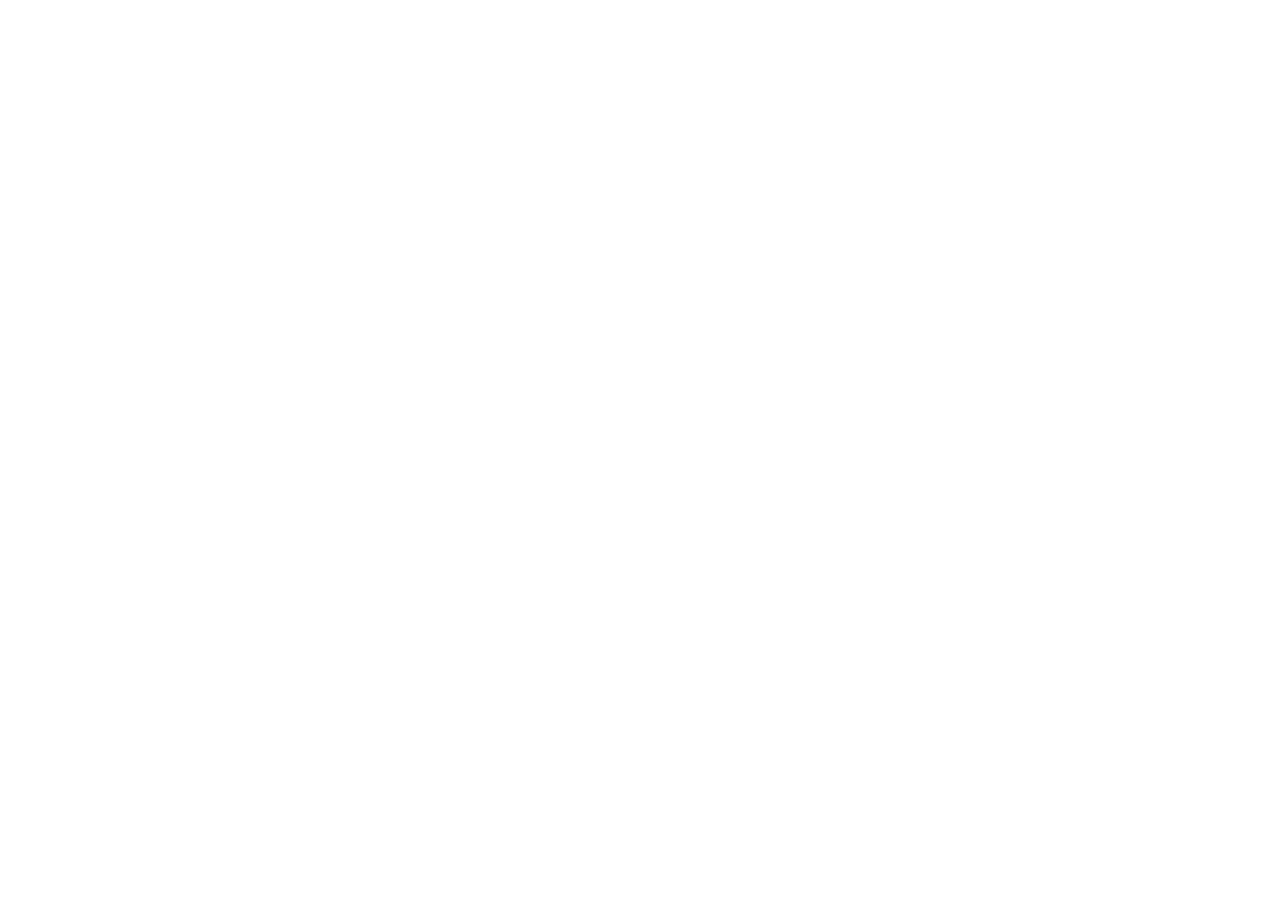
==== artikel.html @ e00e4d7f "first upload" ====
<!DOCTYPE html>
<html lang="en">
<head>
    <meta charset="UTF-8">
    <meta name="viewport" content="width=device-width, initial-scale=1.0">
    <link rel="icon" href="logo1.png" type="image/png" sizes="16x16">
    <link rel="stylesheet" href="css.css">
    <script src="js.js"></script>
    <link rel="stylesheet" href="https://maxcdn.bootstrapcdn.com/bootstrap/4.5.2/css/bootstrap.min.css">
    <script src="https://ajax.googleapis.com/ajax/libs/jquery/3.5.1/jquery.min.js"></script>
    <script src="https://cdnjs.cloudflare.com/ajax/libs/popper.js/1.16.0/umd/popper.min.js"></script>
    <script src="https://maxcdn.bootstrapcdn.com/bootstrap/4.5.2/js/bootstrap.min.js"></script>
    <title>Asumsi Zuriel: Artikel</title>
</head>
<body>
    
</body>
</html>
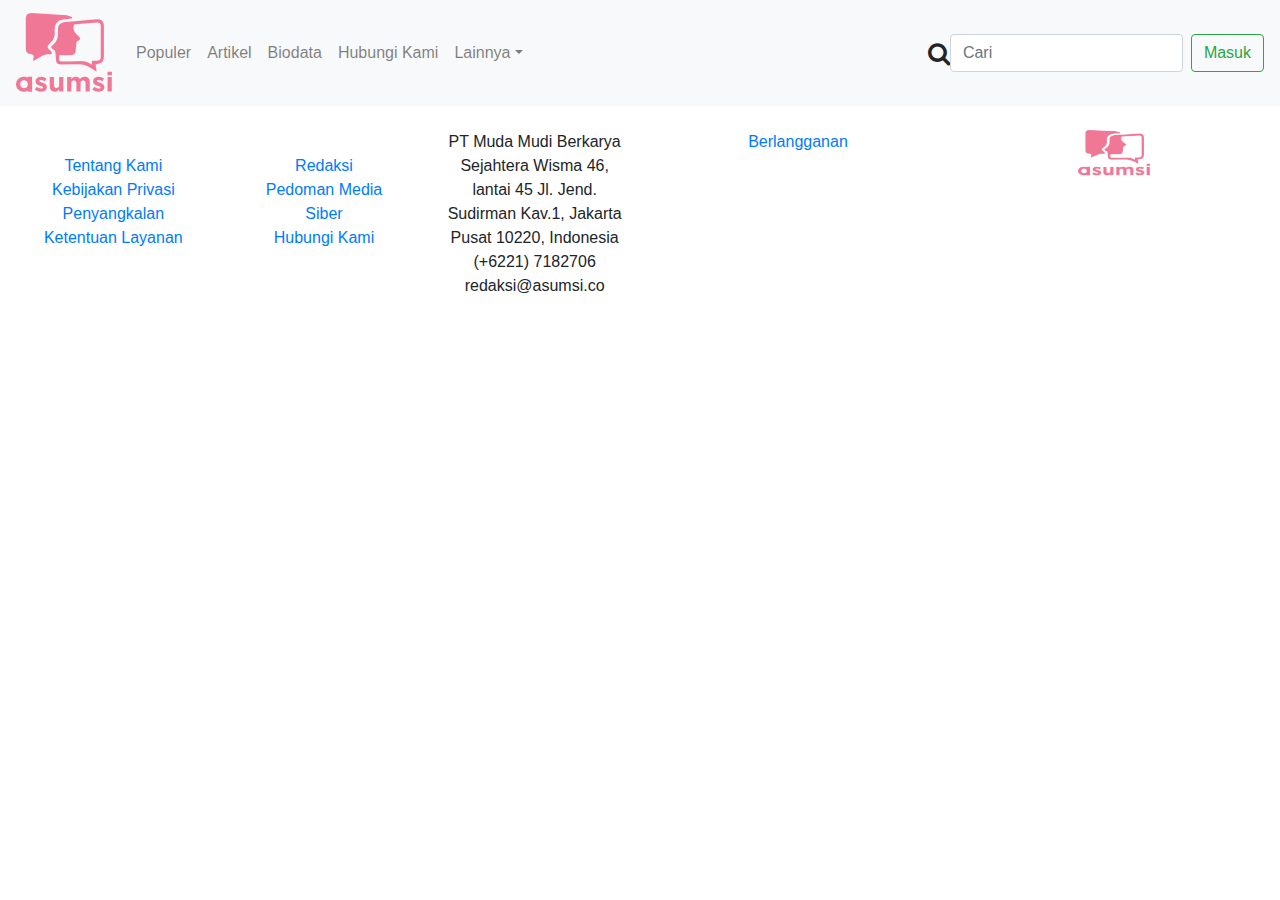
==== commit 736e375a: "add header & footer" ====
--- a/artikel.html
+++ b/artikel.html
@@ -1,18 +1,114 @@
 <!DOCTYPE html>
 <html lang="en">
-<head>
-    <meta charset="UTF-8">
-    <meta name="viewport" content="width=device-width, initial-scale=1.0">
-    <link rel="icon" href="logo1.png" type="image/png" sizes="16x16">
-    <link rel="stylesheet" href="css.css">
-    <script src="js.js"></script>
-    <link rel="stylesheet" href="https://maxcdn.bootstrapcdn.com/bootstrap/4.5.2/css/bootstrap.min.css">
-    <script src="https://ajax.googleapis.com/ajax/libs/jquery/3.5.1/jquery.min.js"></script>
-    <script src="https://cdnjs.cloudflare.com/ajax/libs/popper.js/1.16.0/umd/popper.min.js"></script>
-    <script src="https://maxcdn.bootstrapcdn.com/bootstrap/4.5.2/js/bootstrap.min.js"></script>
-    <title>Asumsi Zuriel: Artikel</title>
-</head>
+    <head>
+        <meta charset="UTF-8">
+        <meta name="viewport" content="width=device-width, initial-scale=1.0">
+        <link rel="icon" href="logo1.png" type="image/png" sizes="16x16">
+        <link rel="stylesheet" href="css.css">
+        <script src="js.js"></script>
+        <link rel="stylesheet" href="https://maxcdn.bootstrapcdn.com/bootstrap/4.5.2/css/bootstrap.min.css">
+        <script src="https://ajax.googleapis.com/ajax/libs/jquery/3.5.1/jquery.min.js"></script>
+        <script src="https://cdnjs.cloudflare.com/ajax/libs/popper.js/1.16.0/umd/popper.min.js"></script>
+        <script src="https://maxcdn.bootstrapcdn.com/bootstrap/4.5.2/js/bootstrap.min.js"></script>
+        <link rel="stylesheet" href="css.css">
+        <script src="js.js"></script>
+        <link rel="stylesheet" href="https://cdnjs.cloudflare.com/ajax/libs/font-awesome/4.7.0/css/font-awesome.min.css">
+        <title>Asumsi Zuriel: Artikel</title>
+        <style>
+            
+        </style>
+    </head>
 <body>
+    
+    <!--HEADER-->
+    <nav class="navbar navbar-expand-lg navbar-light bg-light">
+        <a href="index.html" class="navbar-brand" target="_blank"><img src="logo1.png" alt="logo1"></a>
+        <button class="navbar-toggler" type="button" data-toggle="collapse" data-target="#navbarTogglerDemo02" aria-controls="navbarTogglerDemo02" aria-expanded="false" aria-label="Toggle navigation">
+          <span class="navbar-toggler-icon"></span>
+        </button>
+        <div class="collapse navbar-collapse" id="navbarTogglerDemo02">
+          <ul class="navbar-nav mr-auto mt-2 mt-lg-0">
+            <li class="nav-item">
+              <a class="nav-link" href="populer.html">Populer</a>
+            </li>
+            <li class="nav-item">
+                <a class="nav-link" href="artikel.html">Artikel</a>
+            </li>
+            <li class="nav-item">
+                <a class="nav-link" href="biodata.html">Biodata</a>
+            </li>
+            <li class="nav-item">
+                <a class="nav-link" href="contact_us.html">Hubungi Kami</a>
+            </li>
+            <li class="nav-item dropdown">
+                <a class="nav-link dropdown-toggle" href="#" id="navbardrop" data-toggle="dropdown">Lainnya</a>
+            <div class="dropdown-menu">
+                <a class="dropdown-item" href="#">Video</a>
+                <a class="dropdown-item" href="#">Podcast</a>
+                <a class="dropdown-item" href="#">Newsletter</a>
+                <a class="dropdown-item" href="#">YourMedia</a>
+            </div>
+            </li>
+          </ul>
+          <form class="form-inline my-2 my-lg-0">
+            <i style="font-size:24px" class="fa">&#xf002;</i><input class="form-control mr-sm-2" type="search" placeholder="Cari">
+            <button class="btn btn-outline-success my-2 my-sm-0" type="submit">Masuk</button>
+          </form>
+        </div>
+      </nav>
+
+    <div class="container-fluid">
+
+        <!--FOOTER-->
+        <div class="row pt-4 pl-2 pr-2">
+            <div class="col-md-2 text-center align-middle">
+                <br><a href="biodata.html" target="_blank">Tentang Kami</a>
+                <br><a href="#" target="_blank">Kebijakan Privasi</a>
+                <br><a href="#" target="_blank">Penyangkalan</a>
+                <br><a href="#" target="_blank">Ketentuan Layanan</a>
+            </div>
+            <div class="col-md-2 text-center align-middle">
+                <br><a href="#" target="_blank">Redaksi</a>
+                <br><a href="#" target="_blank">Pedoman Media</a>
+                <br><a href="#" target="_blank">Siber</a>
+                <br><a href="#" target="_blank">Hubungi Kami</a>
+            </div>
+            <div class="col-md-2 text-center align-middle">
+                <p>PT Muda Mudi Berkarya Sejahtera
+
+                    Wisma 46, lantai 45
+                    
+                    Jl. Jend. Sudirman Kav.1, Jakarta Pusat 10220, Indonesia
+                    
+                    (+6221) 7182706
+                    
+                    redaksi@asumsi.co</p>
+            </div>
+            <div class="col-md-3 text-center align-middle">
+                <a href="#" target="_blank" style="width: inherit; height: inherit;">
+                    Berlangganan
+                </a>
+            </div>
+            <div class="col-md-3 text-center align-middle">
+                <a href="#" target="_blank">
+                    <img src="logo1.png" alt="foto" style="width: 25%; height: 25%;">
+                </a>
+            </div>
+        </div>
+
+
+
+
+
+
+
+
+    
+
+
+
+    </div>
+
     
 </body>
 </html>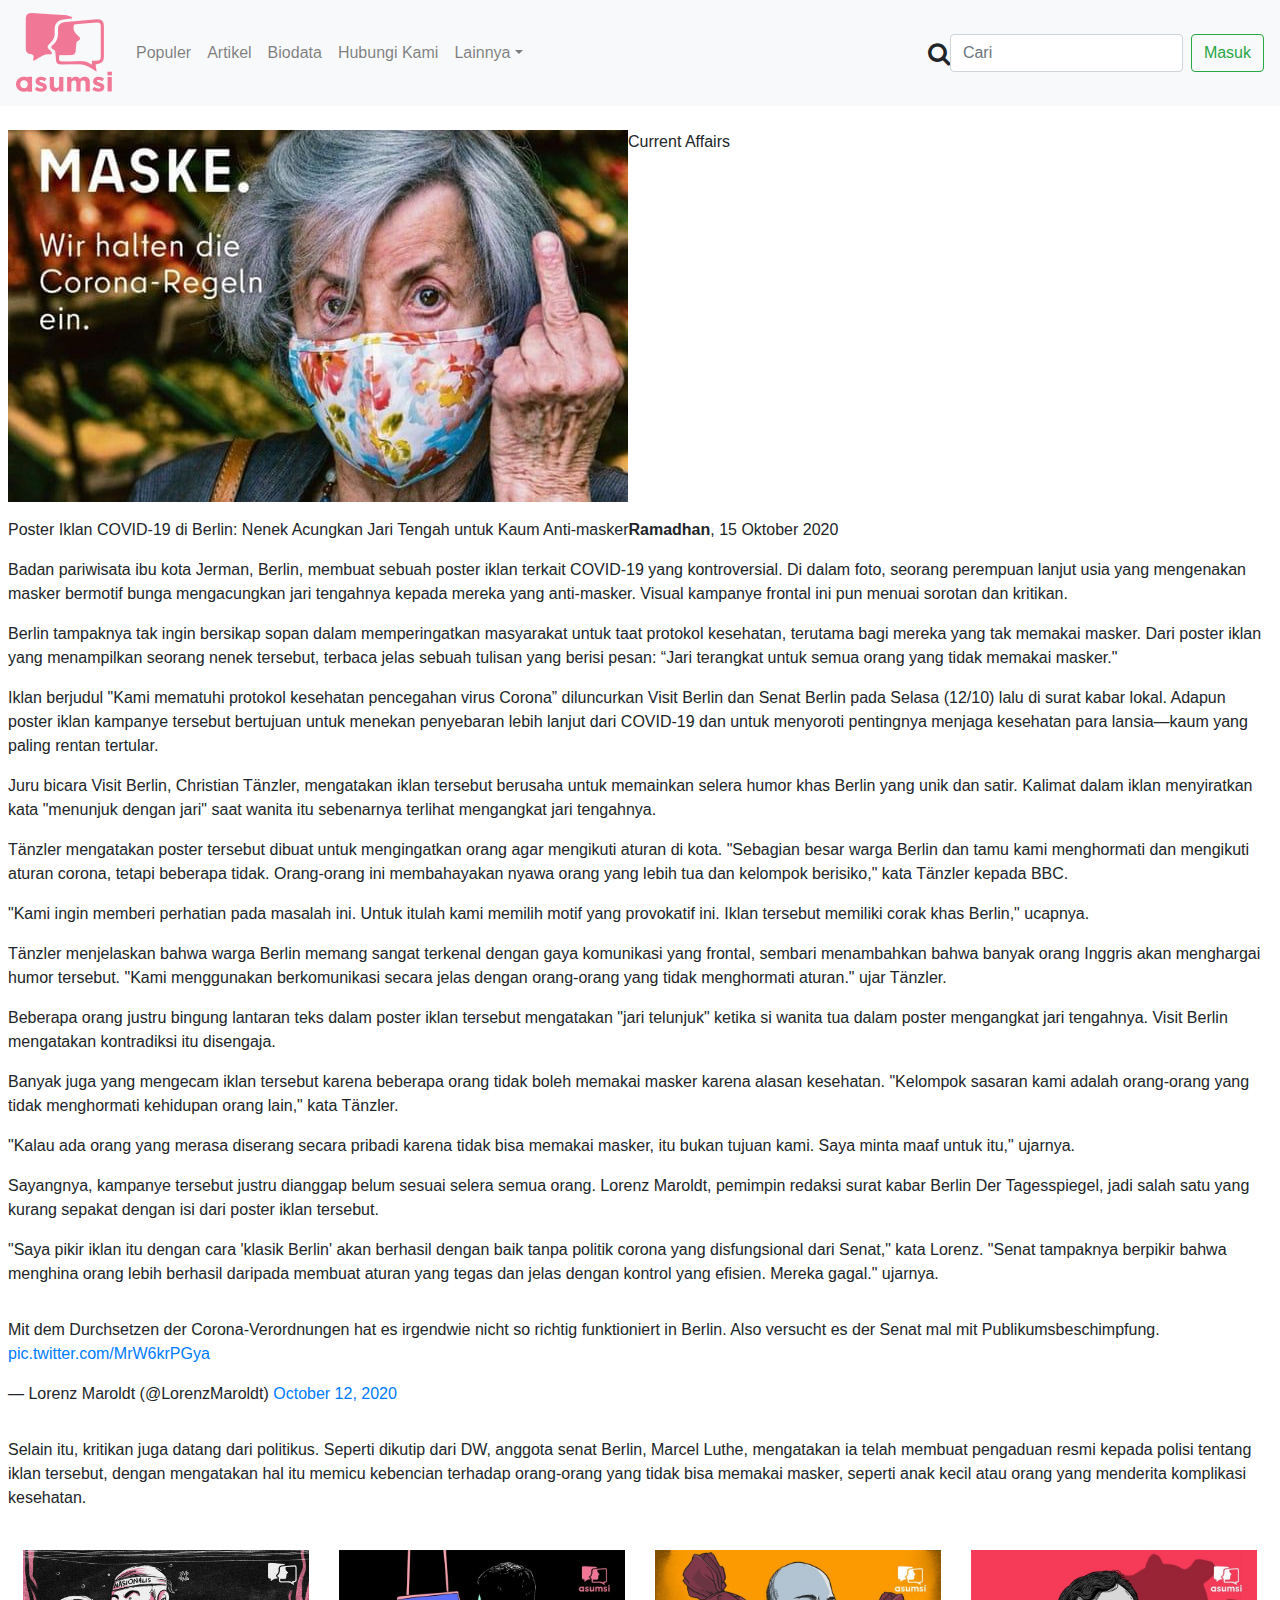
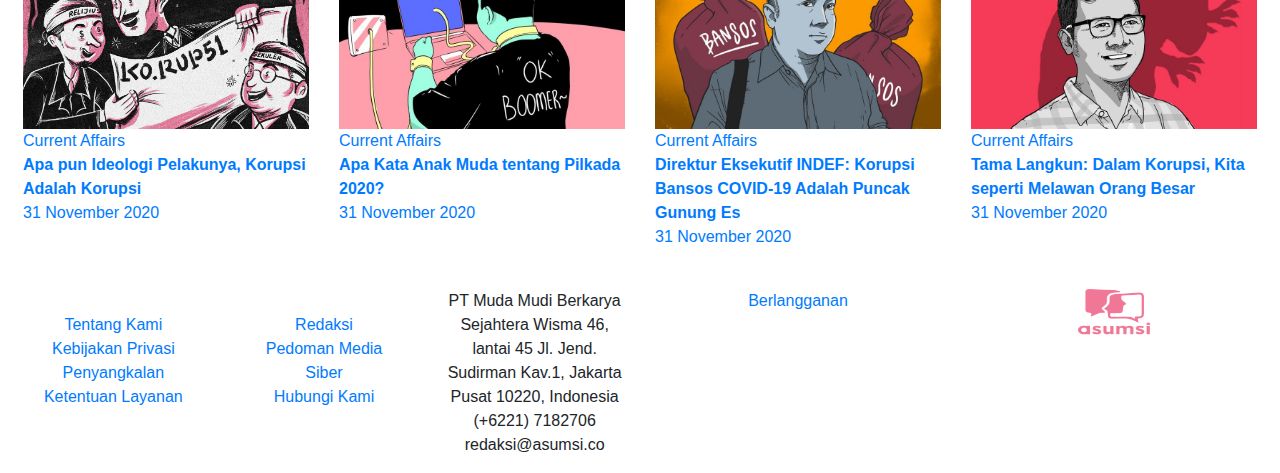
==== commit 88cfea69: "add all content" ====
--- a/artikel.html
+++ b/artikel.html
@@ -59,6 +59,64 @@
 
     <div class="container-fluid">
 
+        <!--ARTIKEL-->
+        <div class="row pt-4 pl-2 pr-2 center">
+            <p><img src="artikel1.jpg"></p>
+            <br><p>Current Affairs</p>
+            <br><p>Poster Iklan COVID-19 di Berlin: Nenek Acungkan Jari Tengah untuk Kaum Anti-masker</p>
+            <br><p><strong>Ramadhan</strong>, 15 Oktober 2020</p>
+            <p>Badan pariwisata ibu kota Jerman, Berlin, membuat sebuah poster iklan terkait COVID-19 yang kontroversial. Di dalam foto, seorang perempuan lanjut usia yang mengenakan masker bermotif bunga mengacungkan jari tengahnya kepada mereka yang anti-masker. Visual kampanye frontal ini pun menuai sorotan dan kritikan.</p>
+            <p>Berlin tampaknya tak ingin bersikap sopan dalam memperingatkan masyarakat untuk taat protokol kesehatan, terutama bagi mereka yang tak memakai masker. Dari poster iklan yang menampilkan seorang nenek tersebut, terbaca jelas sebuah tulisan yang berisi pesan: “Jari terangkat untuk semua orang yang tidak memakai masker."</p>
+            <p>Iklan berjudul "Kami mematuhi protokol kesehatan pencegahan virus Corona” diluncurkan Visit Berlin dan Senat Berlin pada Selasa (12/10) lalu di surat kabar lokal. Adapun poster iklan kampanye tersebut bertujuan untuk menekan penyebaran lebih lanjut dari COVID-19 dan untuk menyoroti pentingnya menjaga kesehatan para lansia—kaum yang paling rentan tertular.</p>
+            <p>Juru bicara Visit Berlin, Christian Tänzler, mengatakan iklan tersebut berusaha untuk memainkan selera humor khas Berlin yang unik dan satir. Kalimat dalam iklan menyiratkan kata "menunjuk dengan jari" saat wanita itu sebenarnya terlihat mengangkat jari tengahnya.</p>
+            <p>Tänzler mengatakan poster tersebut dibuat untuk mengingatkan orang agar mengikuti aturan di kota. "Sebagian besar warga Berlin dan tamu kami menghormati dan mengikuti aturan corona, tetapi beberapa tidak. Orang-orang ini membahayakan nyawa orang yang lebih tua dan kelompok berisiko," kata Tänzler kepada BBC.</p>
+            <p>"Kami ingin memberi perhatian pada masalah ini. Untuk itulah kami memilih motif yang provokatif ini. Iklan tersebut memiliki corak khas Berlin," ucapnya.</p>
+            <p>Tänzler menjelaskan bahwa warga Berlin memang sangat terkenal dengan gaya komunikasi yang frontal, sembari menambahkan bahwa banyak orang Inggris akan menghargai humor tersebut. "Kami menggunakan berkomunikasi secara jelas dengan orang-orang yang tidak menghormati aturan." ujar Tänzler.</p>
+            <p>Beberapa orang justru bingung lantaran teks dalam poster iklan tersebut mengatakan "jari telunjuk" ketika si wanita tua dalam poster mengangkat jari tengahnya. Visit Berlin mengatakan kontradiksi itu disengaja.</p>
+            <p>Banyak juga yang mengecam iklan tersebut karena beberapa orang tidak boleh memakai masker karena alasan kesehatan. "Kelompok sasaran kami adalah orang-orang yang tidak menghormati kehidupan orang lain," kata Tänzler.</p>
+            <p>"Kalau ada orang yang merasa diserang secara pribadi karena tidak bisa memakai masker, itu bukan tujuan kami. Saya minta maaf untuk itu," ujarnya.</p>
+            <p>Sayangnya, kampanye tersebut justru dianggap belum sesuai selera semua orang. Lorenz Maroldt, pemimpin redaksi surat kabar Berlin Der Tagesspiegel, jadi salah satu yang kurang sepakat dengan isi dari poster iklan tersebut.</p>
+            <p>"Saya pikir iklan itu dengan cara 'klasik Berlin' akan berhasil dengan baik tanpa politik corona yang disfungsional dari Senat," kata Lorenz. "Senat tampaknya berpikir bahwa menghina orang lebih berhasil daripada membuat aturan yang tegas dan jelas dengan kontrol yang efisien. Mereka gagal." ujarnya.</p>
+            <p><blockquote class="twitter-tweet"><p lang="de" dir="ltr">Mit dem Durchsetzen der Corona-Verordnungen hat es irgendwie nicht so richtig funktioniert in Berlin. Also versucht es der Senat mal mit Publikumsbeschimpfung. <a href="https://t.co/MrW6krPGya">pic.twitter.com/MrW6krPGya</a></p>&mdash; Lorenz Maroldt (@LorenzMaroldt) <a href="https://twitter.com/LorenzMaroldt/status/1315752891127418881?ref_src=twsrc%5Etfw">October 12, 2020</a></blockquote> <script async src="https://platform.twitter.com/widgets.js" charset="utf-8"></script></p>
+            <p>Selain itu, kritikan juga datang dari politikus. Seperti dikutip dari DW, anggota senat Berlin, Marcel Luthe, mengatakan ia telah membuat pengaduan resmi kepada polisi tentang iklan tersebut, dengan mengatakan hal itu memicu kebencian terhadap orang-orang yang tidak bisa memakai masker, seperti anak kecil atau orang yang menderita komplikasi kesehatan.</p>
+        </div>
+
+        <!--ARTIKEL TERKAIT-->
+        <div class="row pt-4 pl-2 pr-2">
+            <div class="col-md-3">
+                <a href="#" target="_blank" style="width: inherit; height: inherit;">
+                    <img src="artikel2.jpg" alt="foto" style="width: inherit; height: inherit;">
+                    <p>Current Affairs
+                    <br><strong>Apa pun Ideologi Pelakunya, Korupsi Adalah Korupsi</strong>
+                    <br>31 November 2020</p>
+                </a>
+            </div>
+            <div class="col-md-3">
+                <a href="#" target="_blank" style="width: inherit; height: inherit;">
+                    <img src="artikel3.jpeg" alt="foto" style="width: inherit; height: inherit;">
+                    <p>Current Affairs
+                    <br><strong>Apa Kata Anak Muda tentang Pilkada 2020?</strong>
+                    <br>31 November 2020</p>
+                </a>
+            </div>
+            <div class="col-md-3">
+                <a href="#" target="_blank" style="width: inherit; height: inherit;">
+                    <img src="artikel4.jpg" alt="foto" style="width: inherit; height: inherit;">
+                    <p>Current Affairs
+                    <br><strong>Direktur Eksekutif INDEF: Korupsi Bansos COVID-19 Adalah Puncak Gunung Es</strong>
+                    <br>31 November 2020</p>
+                </a>
+            </div>
+            <div class="col-md-3">
+                <a href="#" target="_blank" style="width: inherit; height: inherit;">
+                    <img src="artikel5.jpeg" alt="foto" style="width: inherit; height: inherit;">
+                    <p>Current Affairs
+                    <br><strong>Tama Langkun: Dalam Korupsi, Kita seperti Melawan Orang Besar</strong>
+                    <br>31 November 2020</p>
+                </a>
+            </div>
+        </div>
+
         <!--FOOTER-->
         <div class="row pt-4 pl-2 pr-2">
             <div class="col-md-2 text-center align-middle">
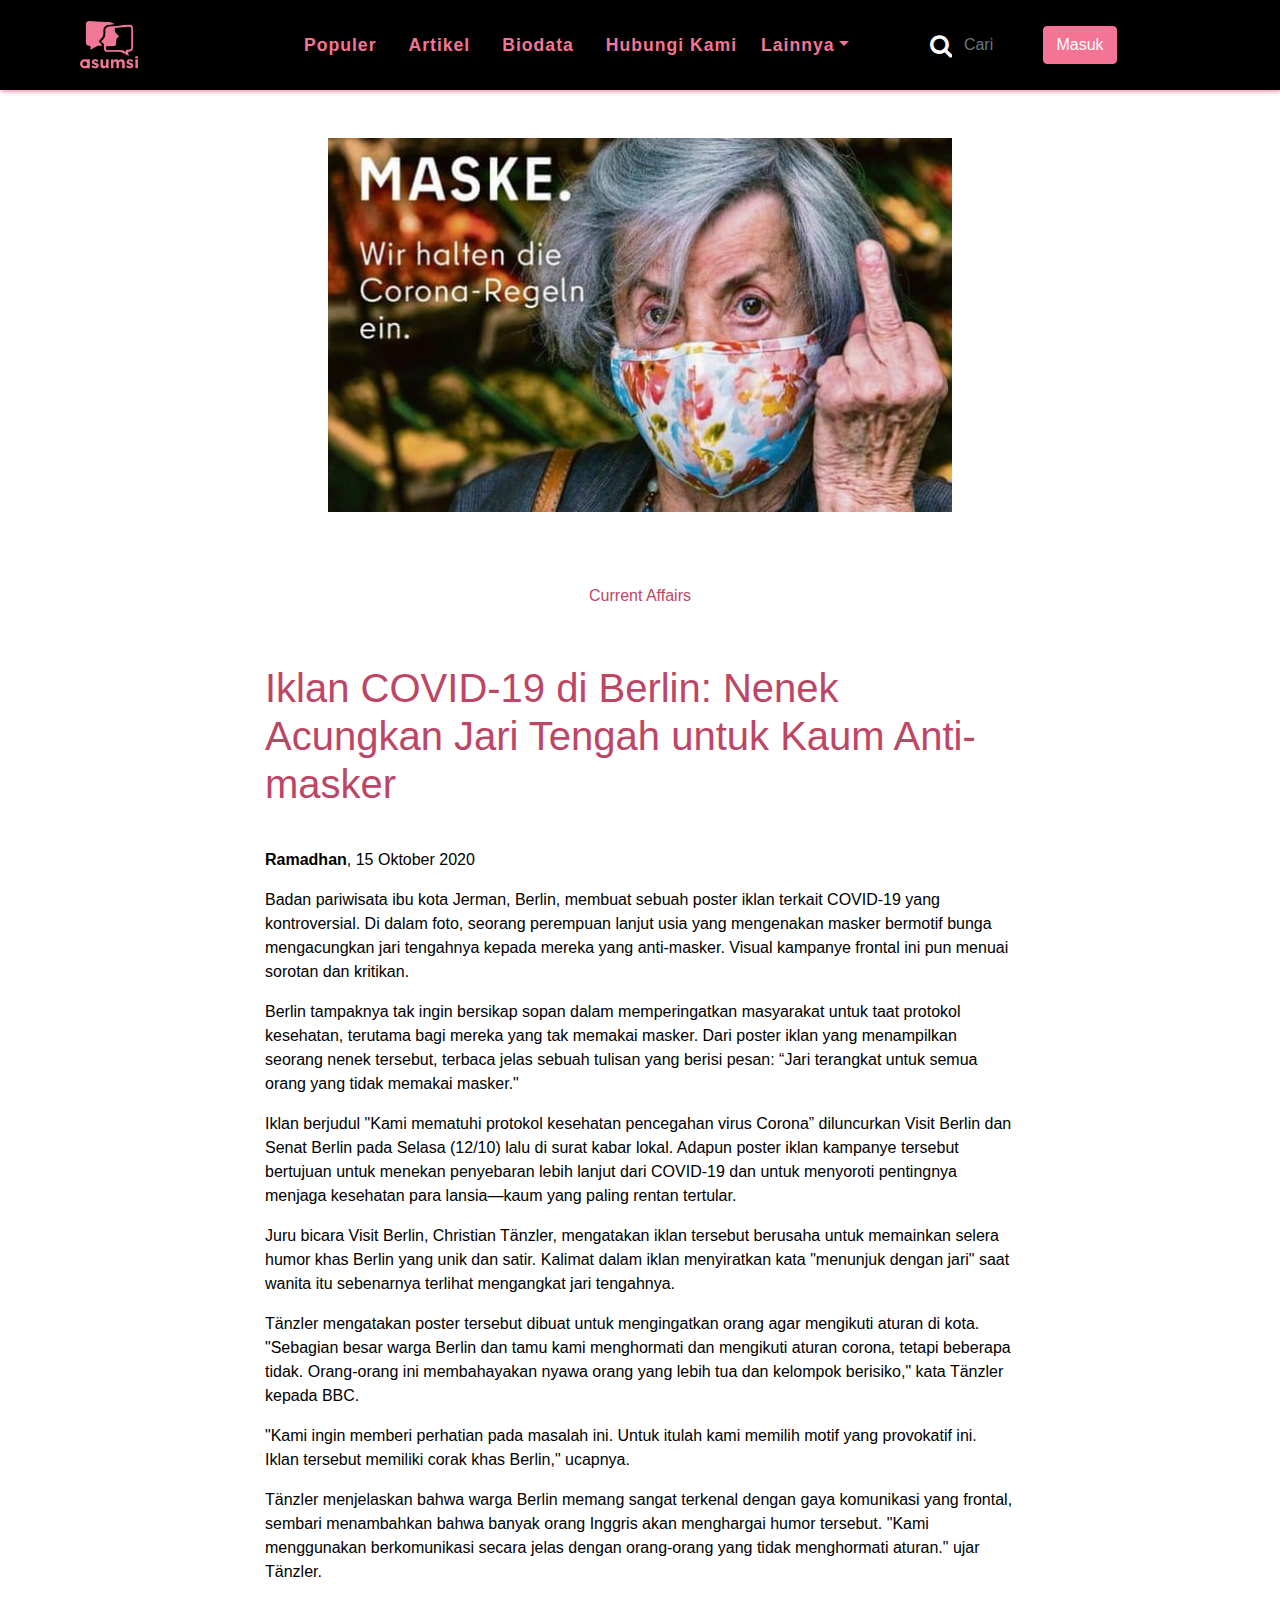
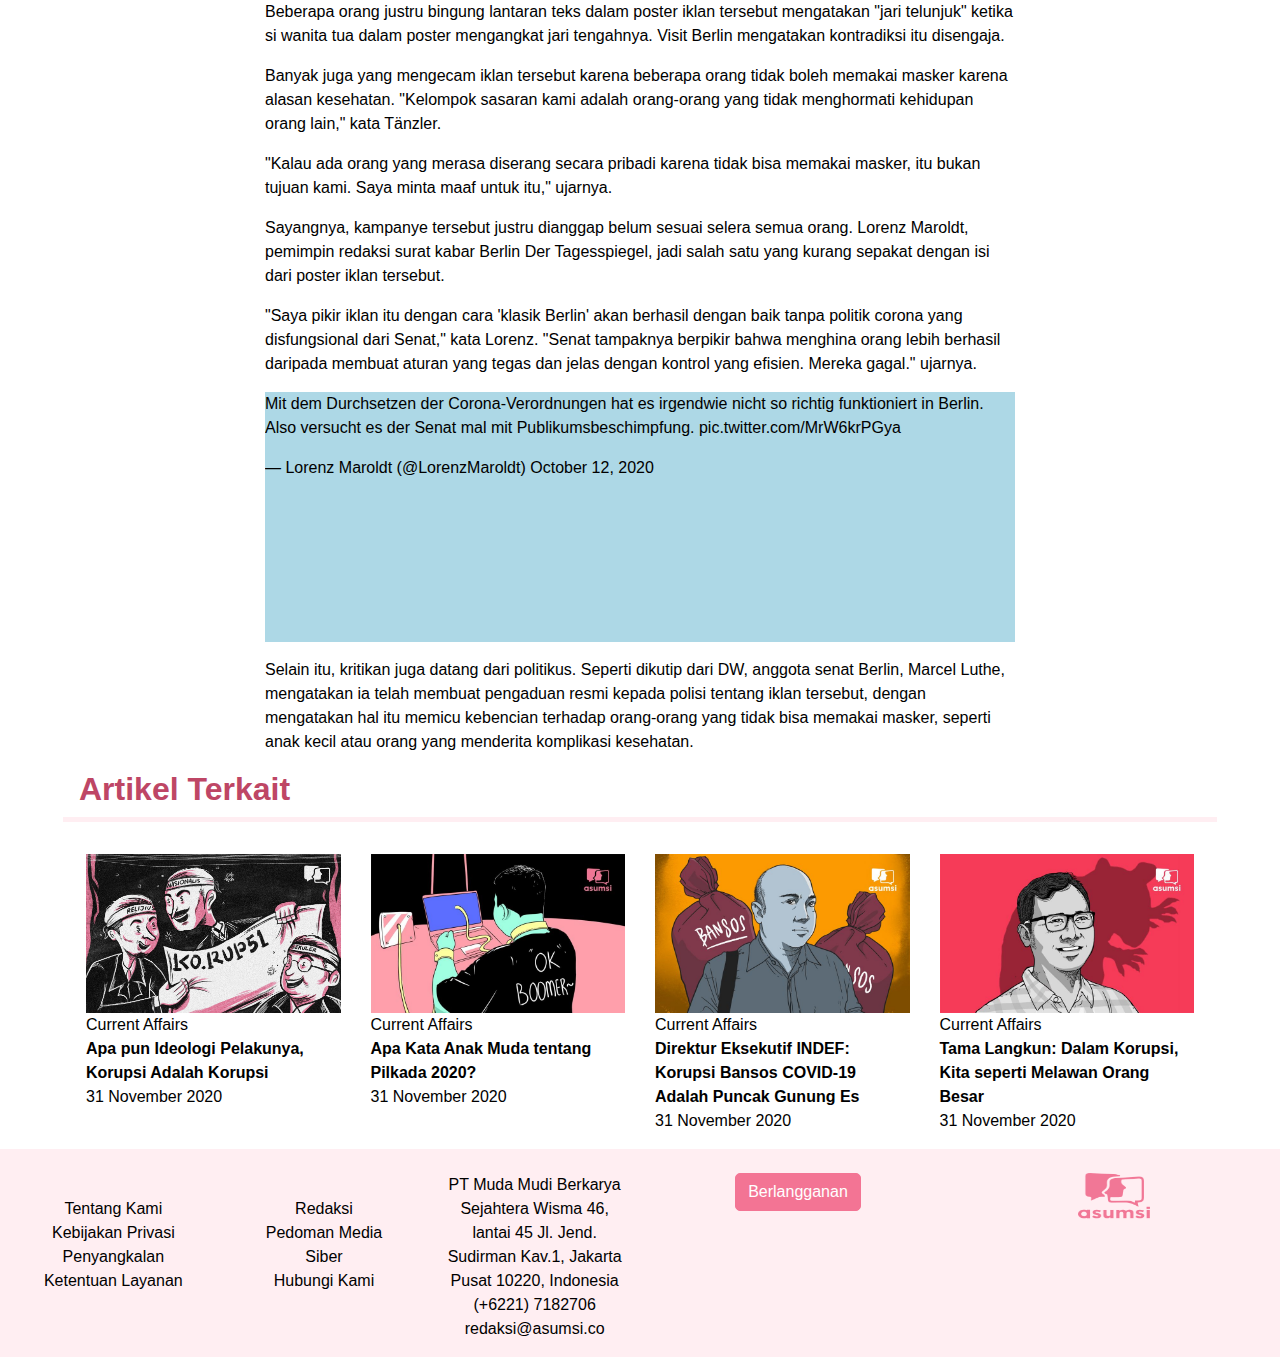
==== commit 6f59df61: "add all content" ====
--- a/artikel.html
+++ b/artikel.html
@@ -1,44 +1,44 @@
 <!DOCTYPE html>
 <html lang="en">
-    <head>
-        <meta charset="UTF-8">
-        <meta name="viewport" content="width=device-width, initial-scale=1.0">
-        <link rel="icon" href="logo1.png" type="image/png" sizes="16x16">
-        <link rel="stylesheet" href="css.css">
-        <script src="js.js"></script>
-        <link rel="stylesheet" href="https://maxcdn.bootstrapcdn.com/bootstrap/4.5.2/css/bootstrap.min.css">
-        <script src="https://ajax.googleapis.com/ajax/libs/jquery/3.5.1/jquery.min.js"></script>
-        <script src="https://cdnjs.cloudflare.com/ajax/libs/popper.js/1.16.0/umd/popper.min.js"></script>
-        <script src="https://maxcdn.bootstrapcdn.com/bootstrap/4.5.2/js/bootstrap.min.js"></script>
-        <link rel="stylesheet" href="css.css">
-        <script src="js.js"></script>
-        <link rel="stylesheet" href="https://cdnjs.cloudflare.com/ajax/libs/font-awesome/4.7.0/css/font-awesome.min.css">
-        <title>Asumsi Zuriel: Artikel</title>
-        <style>
-            
-        </style>
-    </head>
+<head>
+    <meta charset="UTF-8">
+    <meta name="viewport" content="width=device-width, initial-scale=1.0">
+    <link rel="icon" href="logo1.png" type="image/png" sizes="16x16">
+    <link rel="stylesheet" href="css.css">
+    <script src="js.js"></script>
+    <link rel="stylesheet" href="https://maxcdn.bootstrapcdn.com/bootstrap/4.5.2/css/bootstrap.min.css">
+    <script src="https://ajax.googleapis.com/ajax/libs/jquery/3.5.1/jquery.min.js"></script>
+    <script src="https://cdnjs.cloudflare.com/ajax/libs/popper.js/1.16.0/umd/popper.min.js"></script>
+    <script src="https://maxcdn.bootstrapcdn.com/bootstrap/4.5.2/js/bootstrap.min.js"></script>
+    <link rel="stylesheet" href="css.css">
+    <script src="js.js"></script>
+    <link rel="stylesheet" href="https://cdnjs.cloudflare.com/ajax/libs/font-awesome/4.7.0/css/font-awesome.min.css">
+    <title>Asumsi Zuriel: Artikel</title>
+    <style>
+        
+    </style>
+</head>
 <body>
-    
+
     <!--HEADER-->
-    <nav class="navbar navbar-expand-lg navbar-light bg-light">
-        <a href="index.html" class="navbar-brand" target="_blank"><img src="logo1.png" alt="logo1"></a>
+    <nav class="navbar navbar-expand-lg p-3" style="background-color: black;">
+        <a href="index.html" class="navbar-brand pl-3 pr-3 ml-5 mr-5" target="_blank""><img src="logo1.png" alt="logo1" style="width: 60%;"></a>
         <button class="navbar-toggler" type="button" data-toggle="collapse" data-target="#navbarTogglerDemo02" aria-controls="navbarTogglerDemo02" aria-expanded="false" aria-label="Toggle navigation">
           <span class="navbar-toggler-icon"></span>
         </button>
         <div class="collapse navbar-collapse" id="navbarTogglerDemo02">
           <ul class="navbar-nav mr-auto mt-2 mt-lg-0">
             <li class="nav-item">
-              <a class="nav-link" href="populer.html">Populer</a>
+              <a class="nav-link pl-3 pr-3 ml-5" href="populer.html">Populer</a>
             </li>
             <li class="nav-item">
-                <a class="nav-link" href="artikel.html">Artikel</a>
+                <a class="nav-link pl-3 pr-3" href="artikel.html">Artikel</a>
             </li>
             <li class="nav-item">
-                <a class="nav-link" href="biodata.html">Biodata</a>
+                <a class="nav-link pl-3 pr-3" href="biodata.html">Biodata</a>
             </li>
             <li class="nav-item">
-                <a class="nav-link" href="contact_us.html">Hubungi Kami</a>
+                <a class="nav-link pl-3 pr-3" href="contact_us.html">Hubungi Kami</a>
             </li>
             <li class="nav-item dropdown">
                 <a class="nav-link dropdown-toggle" href="#" id="navbardrop" data-toggle="dropdown">Lainnya</a>
@@ -51,7 +51,7 @@
             </li>
           </ul>
           <form class="form-inline my-2 my-lg-0">
-            <i style="font-size:24px" class="fa">&#xf002;</i><input class="form-control mr-sm-2" type="search" placeholder="Cari">
+            <i style="font-size:24px; color: white;" class="fa">&#xf002;</i><input class="form-control mr-sm-2" type="search" placeholder="Cari" style="background-color: black; border: 0; color: white; width: 25%;">
             <button class="btn btn-outline-success my-2 my-sm-0" type="submit">Masuk</button>
           </form>
         </div>
@@ -60,10 +60,14 @@
     <div class="container-fluid">
 
         <!--ARTIKEL-->
-        <div class="row pt-4 pl-2 pr-2 center">
-            <p><img src="artikel1.jpg"></p>
-            <br><p>Current Affairs</p>
-            <br><p>Poster Iklan COVID-19 di Berlin: Nenek Acungkan Jari Tengah untuk Kaum Anti-masker</p>
+        <div class="row pt-4 pl-2 pr-2mb-1 p-5" style="margin-left: 20%; margin-right: 20%;">
+            <div class="col-md-12">
+                <img src="artikel1.jpg" alt="foto" style="width: 100%; height: 100%;">
+            </div>
+        </div>
+        <div style="margin-left: 20%; margin-right: 20%;">
+            <br><p class="article text-center">Current Affairs</p>
+            <br><p><h1><span class="article">Iklan COVID-19 di Berlin: Nenek Acungkan Jari Tengah untuk Kaum Anti-masker</span></h1></p>
             <br><p><strong>Ramadhan</strong>, 15 Oktober 2020</p>
             <p>Badan pariwisata ibu kota Jerman, Berlin, membuat sebuah poster iklan terkait COVID-19 yang kontroversial. Di dalam foto, seorang perempuan lanjut usia yang mengenakan masker bermotif bunga mengacungkan jari tengahnya kepada mereka yang anti-masker. Visual kampanye frontal ini pun menuai sorotan dan kritikan.</p>
             <p>Berlin tampaknya tak ingin bersikap sopan dalam memperingatkan masyarakat untuk taat protokol kesehatan, terutama bagi mereka yang tak memakai masker. Dari poster iklan yang menampilkan seorang nenek tersebut, terbaca jelas sebuah tulisan yang berisi pesan: “Jari terangkat untuk semua orang yang tidak memakai masker."</p>
@@ -81,8 +85,13 @@
             <p>Selain itu, kritikan juga datang dari politikus. Seperti dikutip dari DW, anggota senat Berlin, Marcel Luthe, mengatakan ia telah membuat pengaduan resmi kepada polisi tentang iklan tersebut, dengan mengatakan hal itu memicu kebencian terhadap orang-orang yang tidak bisa memakai masker, seperti anak kecil atau orang yang menderita komplikasi kesehatan.</p>
         </div>
 
+        <div class="row ml-5 mr-5 mt-3">
+            <div class="populer mb-2 w-100 asumsi-title border-primary-darker"><h2 class="article px-3 font-weight-bold">Artikel Terkait</h2>
+            </div>
+        </div>
+        
         <!--ARTIKEL TERKAIT-->
-        <div class="row pt-4 pl-2 pr-2">
+        <div class="row pt-4 pl-2 pr-2 ml-5 mr-5">
             <div class="col-md-3">
                 <a href="#" target="_blank" style="width: inherit; height: inherit;">
                     <img src="artikel2.jpg" alt="foto" style="width: inherit; height: inherit;">
@@ -118,7 +127,7 @@
         </div>
 
         <!--FOOTER-->
-        <div class="row pt-4 pl-2 pr-2">
+        <div class="row pt-4 pl-2 pr-2 article-light-background">
             <div class="col-md-2 text-center align-middle">
                 <br><a href="biodata.html" target="_blank">Tentang Kami</a>
                 <br><a href="#" target="_blank">Kebijakan Privasi</a>
@@ -143,9 +152,7 @@
                     redaksi@asumsi.co</p>
             </div>
             <div class="col-md-3 text-center align-middle">
-                <a href="#" target="_blank" style="width: inherit; height: inherit;">
-                    Berlangganan
-                </a>
+                <button class="btn btn-outline-success my-2 my-sm-0" type="submit" style="border-radius: 5px;">Berlangganan</button>  
             </div>
             <div class="col-md-3 text-center align-middle">
                 <a href="#" target="_blank">
@@ -153,20 +160,7 @@
                 </a>
             </div>
         </div>
-
-
-
-
-
-
-
-
-    
-
-
-
-    </div>
-
+    </div>   
     
 </body>
 </html>--- a/css.css
+++ b/css.css
@@ -0,0 +1,123 @@
+body {
+    font-family: Arial, Helvetica, sans-serif;
+    background-color: #ffffff;
+    font-size: 1rem;
+    font-weight: 400;
+    line-height: 1.5;
+    color: black;
+    text-align: left;
+    display: block;
+}
+
+a {
+    text-decoration: none;
+    color: black;
+}
+
+a:hover {
+    text-decoration: none;
+    color: black;    
+}
+
+.nav-link {
+    color: #f37494!important;
+    font-weight: 700!important;
+    font-size: 1.1rem;
+    letter-spacing: 1px;
+}
+
+.nav-link:hover {
+    color: #ed2e5e!important;;
+}
+
+.navbar {
+    box-shadow: 1px 1px 5px #f37494;
+}
+
+.navbar-toggler-icon {
+    background-color: white;
+    border-radius: 1;
+    border-color: #f37494;
+}
+
+.btn-outline-success {
+    background-color: #f37494;
+    border-color: #f37494;
+    color: white;
+}
+
+.btn-outline-success:hover {
+    background-color: #ed2e5e!important;
+}
+
+.article {
+    color: #be4665;
+}
+
+.article-hover:hover {
+    color: #be4665;
+}
+
+.article-light {
+    color: #ffeef2;
+}
+
+.article-light-background {
+    background-color: #ffeef2;
+}
+
+.tweet-box {
+    border: 1px solid #f37494;
+    -moz-border-radius: 3%;
+    border-radius: 3%;
+    padding: 5px 10px;
+    margin-top: 0;
+}
+
+.twitter-tweet {
+    background-color: lightblue;
+    width: 100%;
+    height: 250px;
+    overflow: scroll;
+}
+
+.populer {
+    border-bottom: solid 5px #ffeef2;
+}
+
+.video {
+    color: #ffeef2;
+}
+
+.video-background {
+    background-color: #faf8f9;
+}
+
+.card {
+    box-shadow: 0 .5rem 1rem rgba(0,0,0,.15);
+    border-radius: 0.25rem;
+    border-color: #ffeef2;
+    border: 1px solid #ffeef2;
+}
+
+input[type=submit] {
+    background-color: #be4665;
+    border: none;
+    border-radius: 5px;
+    color: white;
+    padding: 16px 32px;
+    text-decoration: none;
+    margin: 2em;
+    cursor: pointer;
+  }
+
+input[type=reset] {
+    background-color: #ffeef2;
+    border: none;
+    border-radius: 5px;
+    color: #f37494;
+    padding: 16px 32px;
+    text-decoration: none;
+    margin: 2em;
+    cursor: pointer;
+}
--- a/css.css
+++ b/css.css
@@ -0,0 +1,123 @@
+body {
+    font-family: Arial, Helvetica, sans-serif;
+    background-color: #ffffff;
+    font-size: 1rem;
+    font-weight: 400;
+    line-height: 1.5;
+    color: black;
+    text-align: left;
+    display: block;
+}
+
+a {
+    text-decoration: none;
+    color: black;
+}
+
+a:hover {
+    text-decoration: none;
+    color: black;    
+}
+
+.nav-link {
+    color: #f37494!important;
+    font-weight: 700!important;
+    font-size: 1.1rem;
+    letter-spacing: 1px;
+}
+
+.nav-link:hover {
+    color: #ed2e5e!important;;
+}
+
+.navbar {
+    box-shadow: 1px 1px 5px #f37494;
+}
+
+.navbar-toggler-icon {
+    background-color: white;
+    border-radius: 1;
+    border-color: #f37494;
+}
+
+.btn-outline-success {
+    background-color: #f37494;
+    border-color: #f37494;
+    color: white;
+}
+
+.btn-outline-success:hover {
+    background-color: #ed2e5e!important;
+}
+
+.article {
+    color: #be4665;
+}
+
+.article-hover:hover {
+    color: #be4665;
+}
+
+.article-light {
+    color: #ffeef2;
+}
+
+.article-light-background {
+    background-color: #ffeef2;
+}
+
+.tweet-box {
+    border: 1px solid #f37494;
+    -moz-border-radius: 3%;
+    border-radius: 3%;
+    padding: 5px 10px;
+    margin-top: 0;
+}
+
+.twitter-tweet {
+    background-color: lightblue;
+    width: 100%;
+    height: 250px;
+    overflow: scroll;
+}
+
+.populer {
+    border-bottom: solid 5px #ffeef2;
+}
+
+.video {
+    color: #ffeef2;
+}
+
+.video-background {
+    background-color: #faf8f9;
+}
+
+.card {
+    box-shadow: 0 .5rem 1rem rgba(0,0,0,.15);
+    border-radius: 0.25rem;
+    border-color: #ffeef2;
+    border: 1px solid #ffeef2;
+}
+
+input[type=submit] {
+    background-color: #be4665;
+    border: none;
+    border-radius: 5px;
+    color: white;
+    padding: 16px 32px;
+    text-decoration: none;
+    margin: 2em;
+    cursor: pointer;
+  }
+
+input[type=reset] {
+    background-color: #ffeef2;
+    border: none;
+    border-radius: 5px;
+    color: #f37494;
+    padding: 16px 32px;
+    text-decoration: none;
+    margin: 2em;
+    cursor: pointer;
+}
